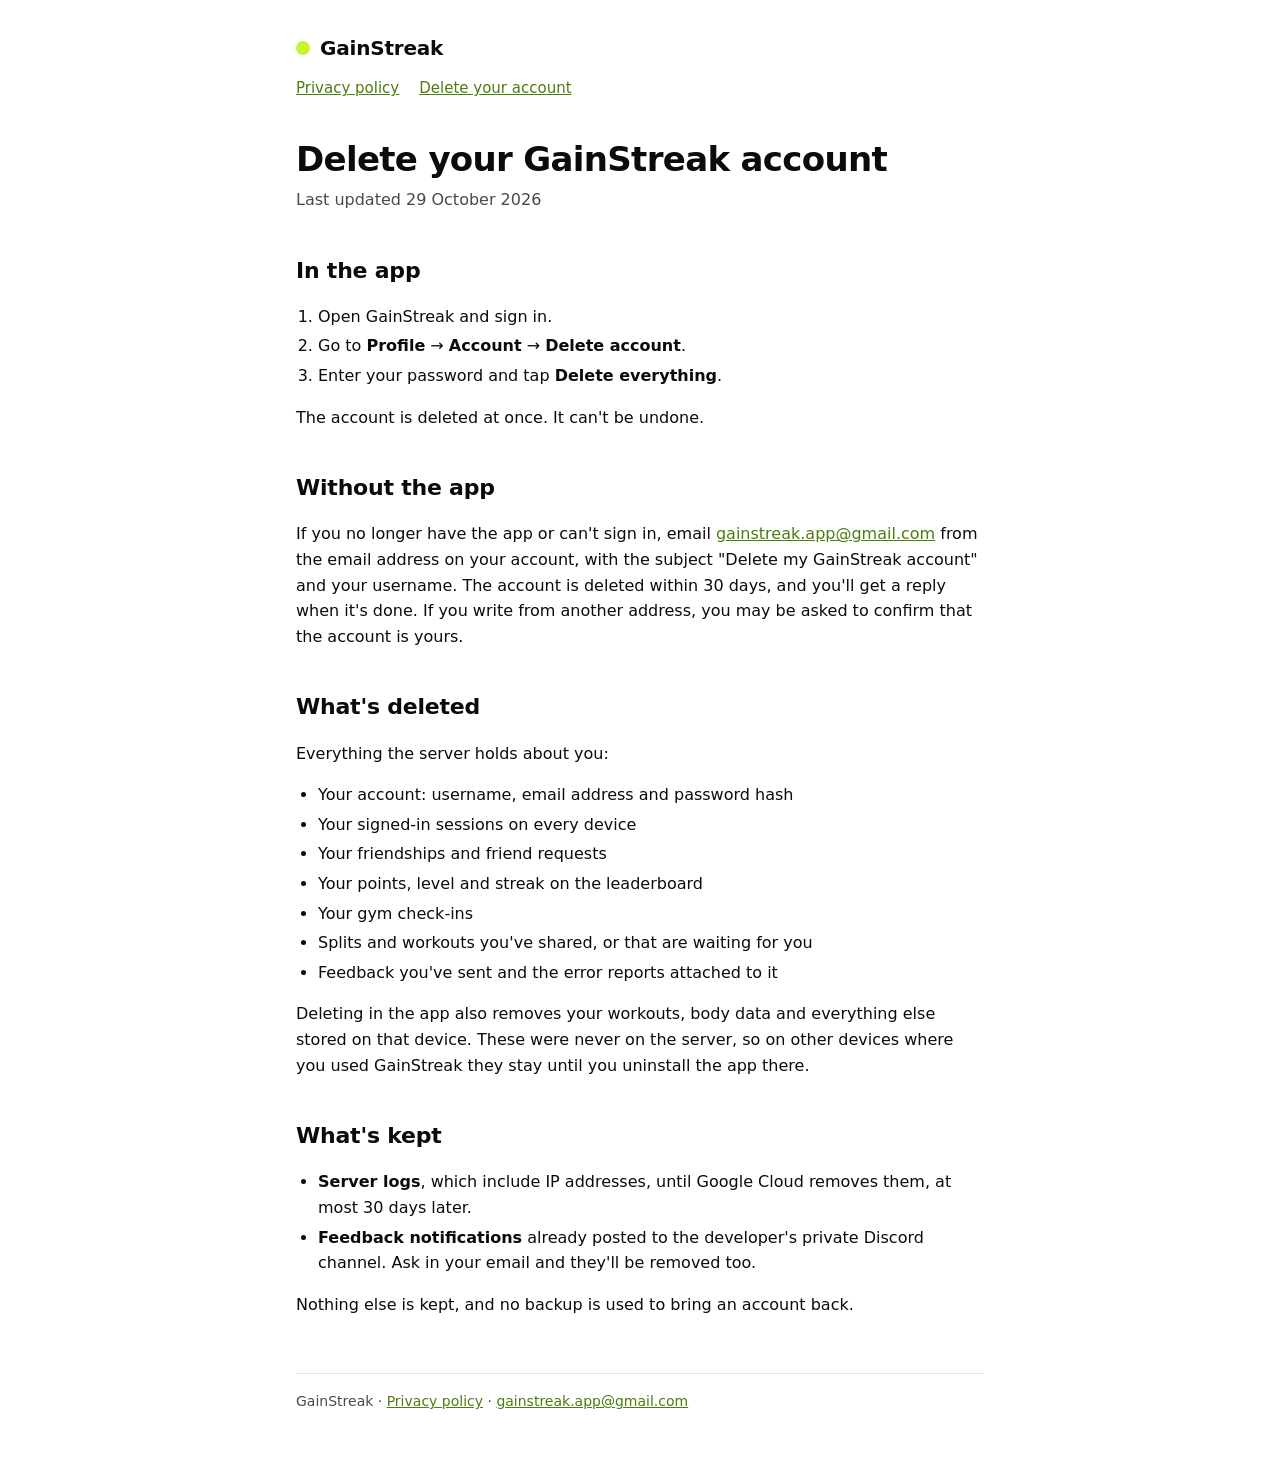
==== docs/delete-account.html @ ac5cf84f "Privacy policy, account deletion and support pages GitHub Pages serves docs/: the store listings lin" ====
<!doctype html>
<html lang="en">
<head>
<meta charset="utf-8">
<meta name="viewport" content="width=device-width, initial-scale=1">
<title>Delete GainStreak Account</title>
<meta name="description" content="How to delete your GainStreak account and what deleting it removes.">
<link rel="stylesheet" href="style.css">
</head>
<body>
<main>
  <a class="brand" href="index.html"><span class="dot"></span>GainStreak</a>
  <nav>
    <a href="privacy.html">Privacy policy</a>
    <a href="delete-account.html">Delete your account</a>
  </nav>

  <h1>Delete your GainStreak account</h1>
  <p class="updated">Last updated 29 October 2026</p>

  <h2>In the app</h2>
  <ol>
    <li>Open GainStreak and sign in.</li>
    <li>Go to <strong>Profile</strong> → <strong>Account</strong> → <strong>Delete account</strong>.</li>
    <li>Enter your password and tap <strong>Delete everything</strong>.</li>
  </ol>
  <p>The account is deleted at once. It can't be undone.</p>

  <h2>Without the app</h2>
  <p>If you no longer have the app or can't sign in, email <a href="mailto:gainstreak.app@gmail.com?subject=Delete%20my%20GainStreak%20account">gainstreak.app@gmail.com</a> from the email address on your account, with the subject "Delete my GainStreak account" and your username. The account is deleted within 30 days, and you'll get a reply when it's done. If you write from another address, you may be asked to confirm that the account is yours.</p>

  <h2>What's deleted</h2>
  <p>Everything the server holds about you:</p>
  <ul>
    <li>Your account: username, email address and password hash</li>
    <li>Your signed-in sessions on every device</li>
    <li>Your friendships and friend requests</li>
    <li>Your points, level and streak on the leaderboard</li>
    <li>Your gym check-ins</li>
    <li>Splits and workouts you've shared, or that are waiting for you</li>
    <li>Feedback you've sent and the error reports attached to it</li>
  </ul>
  <p>Deleting in the app also removes your workouts, body data and everything else stored on that device. These were never on the server, so on other devices where you used GainStreak they stay until you uninstall the app there.</p>

  <h2>What's kept</h2>
  <ul>
    <li><strong>Server logs</strong>, which include IP addresses, until Google Cloud removes them, at most 30 days later.</li>
    <li><strong>Feedback notifications</strong> already posted to the developer's private Discord channel. Ask in your email and they'll be removed too.</li>
  </ul>
  <p>Nothing else is kept, and no backup is used to bring an account back.</p>

  <footer>GainStreak · <a href="privacy.html">Privacy policy</a> · <a href="mailto:gainstreak.app@gmail.com">gainstreak.app@gmail.com</a></footer>
</main>
</body>
</html>
---- docs/style.css ----
/* GainStreak's public pages (privacy policy, account deletion). Colors follow the app's Ironlog tokens. */
:root {
  --surface: #FFFFFF;
  --surface-2: #F7F7F4;
  --ink: #0B0B0B;
  --ink-2: #4A4A45;
  --line: #E4E4DE;
  --accent: #C6F432;
  --accent-ink: #4D7C0F;
  --lime-tint: #EFF7D6;
  --lime-line: #C9DD8E;
  color-scheme: light;
}
@media (prefers-color-scheme: dark) {
  :root {
    --surface: #0B0B0B;
    --surface-2: #111111;
    --ink: #FFFFFF;
    --ink-2: #B5B5AE;
    --line: #242424;
    --accent-ink: #C6F432;
    --lime-tint: #10140A;
    --lime-line: #2E3A12;
    color-scheme: dark;
  }
}

* { box-sizing: border-box; }
body {
  margin: 0;
  background: var(--surface);
  color: var(--ink);
  font: 16px/1.6 system-ui, -apple-system, "Segoe UI", Roboto, sans-serif;
}
main { max-width: 720px; margin: 0 auto; padding: 32px 16px 64px; }

.brand { display: flex; align-items: center; gap: 10px; font-weight: 800; font-size: 20px; letter-spacing: -0.01em; color: var(--ink); text-decoration: none; }
.brand .dot { width: 14px; height: 14px; border-radius: 50%; background: var(--accent); }
nav { display: flex; flex-wrap: wrap; gap: 4px 20px; margin: 12px 0 40px; font-size: 15px; }

h1 { font-size: 34px; line-height: 1.15; letter-spacing: -0.02em; margin: 0 0 8px; }
h2 { font-size: 22px; letter-spacing: -0.01em; margin: 40px 0 8px; }
h3 { font-size: 17px; margin: 24px 0 4px; }
.updated { color: var(--ink-2); margin: 0 0 24px; }
a { color: var(--accent-ink); }
a:hover { text-decoration-thickness: 2px; }
ul, ol { padding-left: 22px; }
li + li { margin-top: 4px; }

.note {
  background: var(--lime-tint);
  border: 1px solid var(--lime-line);
  border-radius: 14px;
  padding: 16px 18px;
  margin: 24px 0;
}
.note p { margin: 0; }
.note p + p { margin-top: 8px; }

.table-wrap { overflow-x: auto; margin: 16px 0; border: 1px solid var(--line); border-radius: 14px; }
table { width: 100%; border-collapse: collapse; font-size: 15px; }
th, td { text-align: left; vertical-align: top; padding: 10px 14px; border-bottom: 1px solid var(--line); }
th { background: var(--surface-2); font-weight: 700; }
tr:last-child td { border-bottom: none; }
@media (max-width: 600px) {
  table, thead, tbody, tr, th, td { display: block; }
  thead { display: none; }
  tr { padding: 12px 14px; border-bottom: 1px solid var(--line); }
  tr:last-child { border-bottom: none; }
  td { padding: 2px 0; border: none; }
  td::before { content: attr(data-label); display: block; font-size: 13px; font-weight: 700; color: var(--ink-2); }
}

footer { margin-top: 56px; padding-top: 16px; border-top: 1px solid var(--line); color: var(--ink-2); font-size: 14px; }
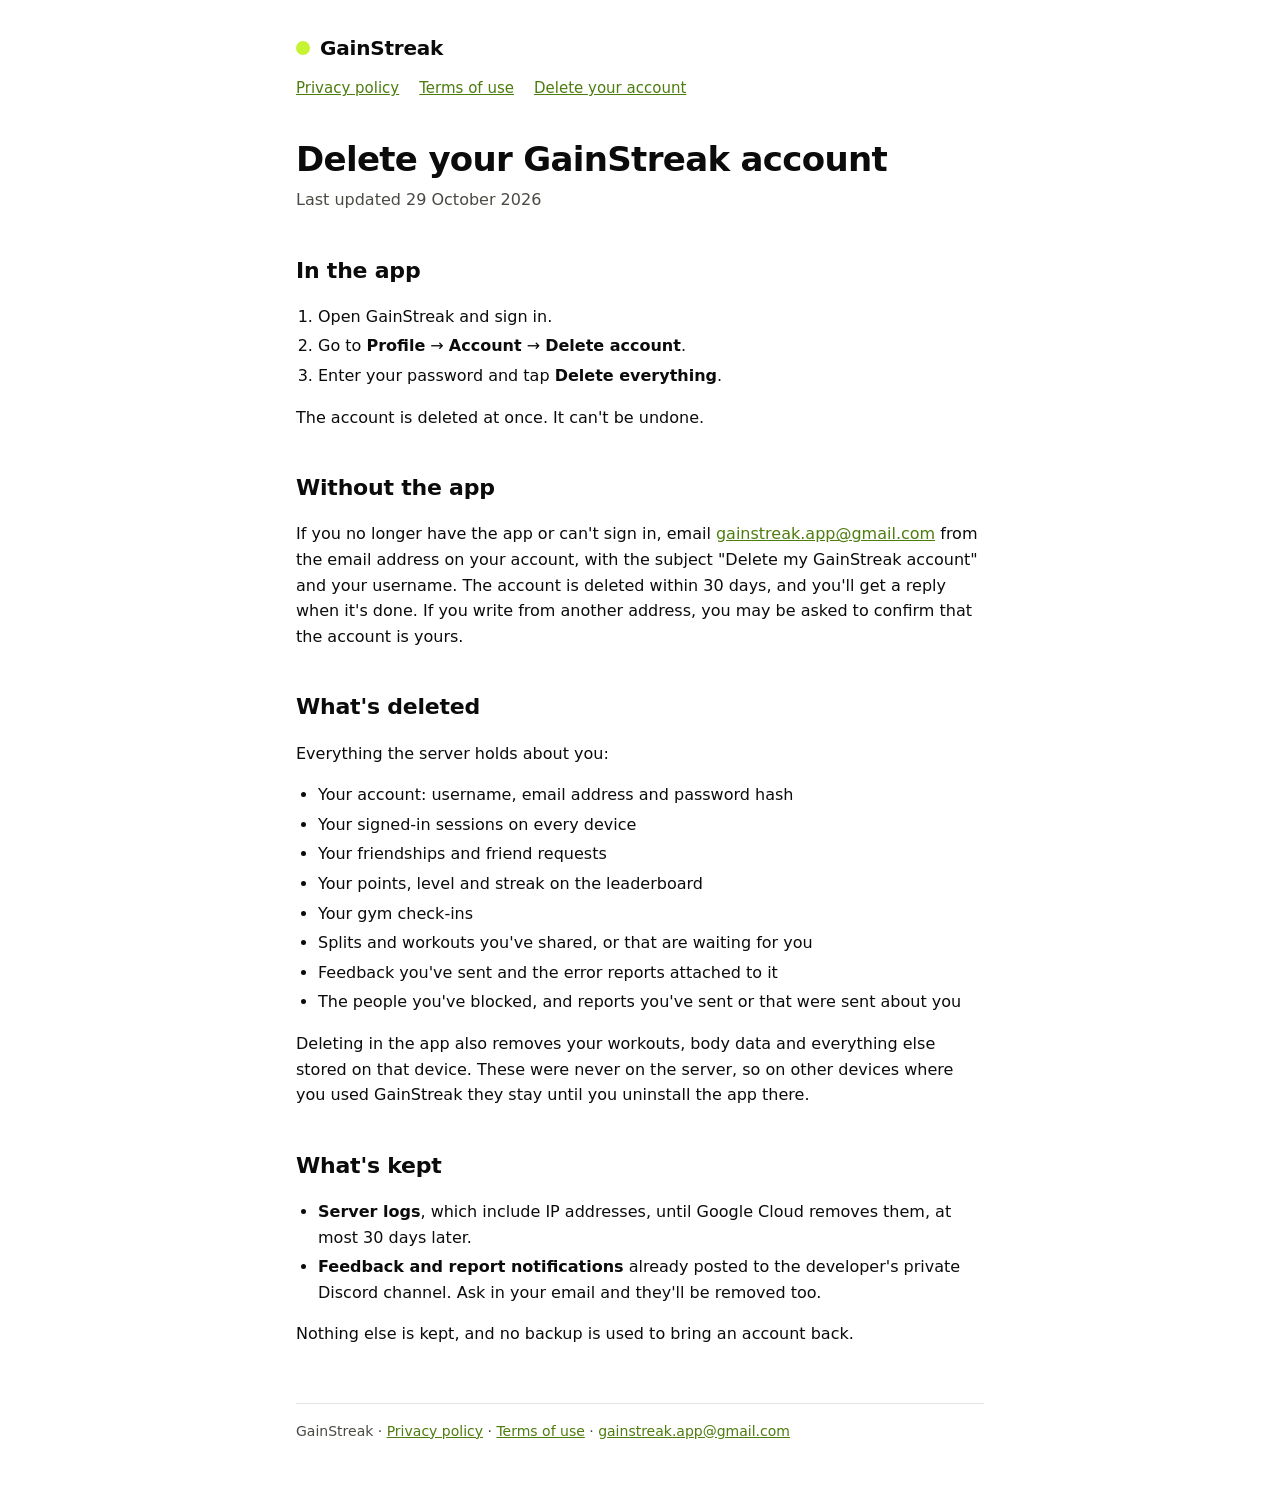
==== commit 58d6d6b4: "Terms of use, and blocks, reports and suspensions in the privacy pages Co-Authored-By: Claude Opus 5" ====
--- a/docs/delete-account.html
+++ b/docs/delete-account.html
@@ -12,6 +12,7 @@
   <a class="brand" href="index.html"><span class="dot"></span>GainStreak</a>
   <nav>
     <a href="privacy.html">Privacy policy</a>
+    <a href="terms.html">Terms of use</a>
     <a href="delete-account.html">Delete your account</a>
   </nav>
 
@@ -39,17 +40,18 @@
     <li>Your gym check-ins</li>
     <li>Splits and workouts you've shared, or that are waiting for you</li>
     <li>Feedback you've sent and the error reports attached to it</li>
+    <li>The people you've blocked, and reports you've sent or that were sent about you</li>
   </ul>
   <p>Deleting in the app also removes your workouts, body data and everything else stored on that device. These were never on the server, so on other devices where you used GainStreak they stay until you uninstall the app there.</p>
 
   <h2>What's kept</h2>
   <ul>
     <li><strong>Server logs</strong>, which include IP addresses, until Google Cloud removes them, at most 30 days later.</li>
-    <li><strong>Feedback notifications</strong> already posted to the developer's private Discord channel. Ask in your email and they'll be removed too.</li>
+    <li><strong>Feedback and report notifications</strong> already posted to the developer's private Discord channel. Ask in your email and they'll be removed too.</li>
   </ul>
   <p>Nothing else is kept, and no backup is used to bring an account back.</p>
 
-  <footer>GainStreak · <a href="privacy.html">Privacy policy</a> · <a href="mailto:gainstreak.app@gmail.com">gainstreak.app@gmail.com</a></footer>
+  <footer>GainStreak · <a href="privacy.html">Privacy policy</a> · <a href="terms.html">Terms of use</a> · <a href="mailto:gainstreak.app@gmail.com">gainstreak.app@gmail.com</a></footer>
 </main>
 </body>
 </html>
